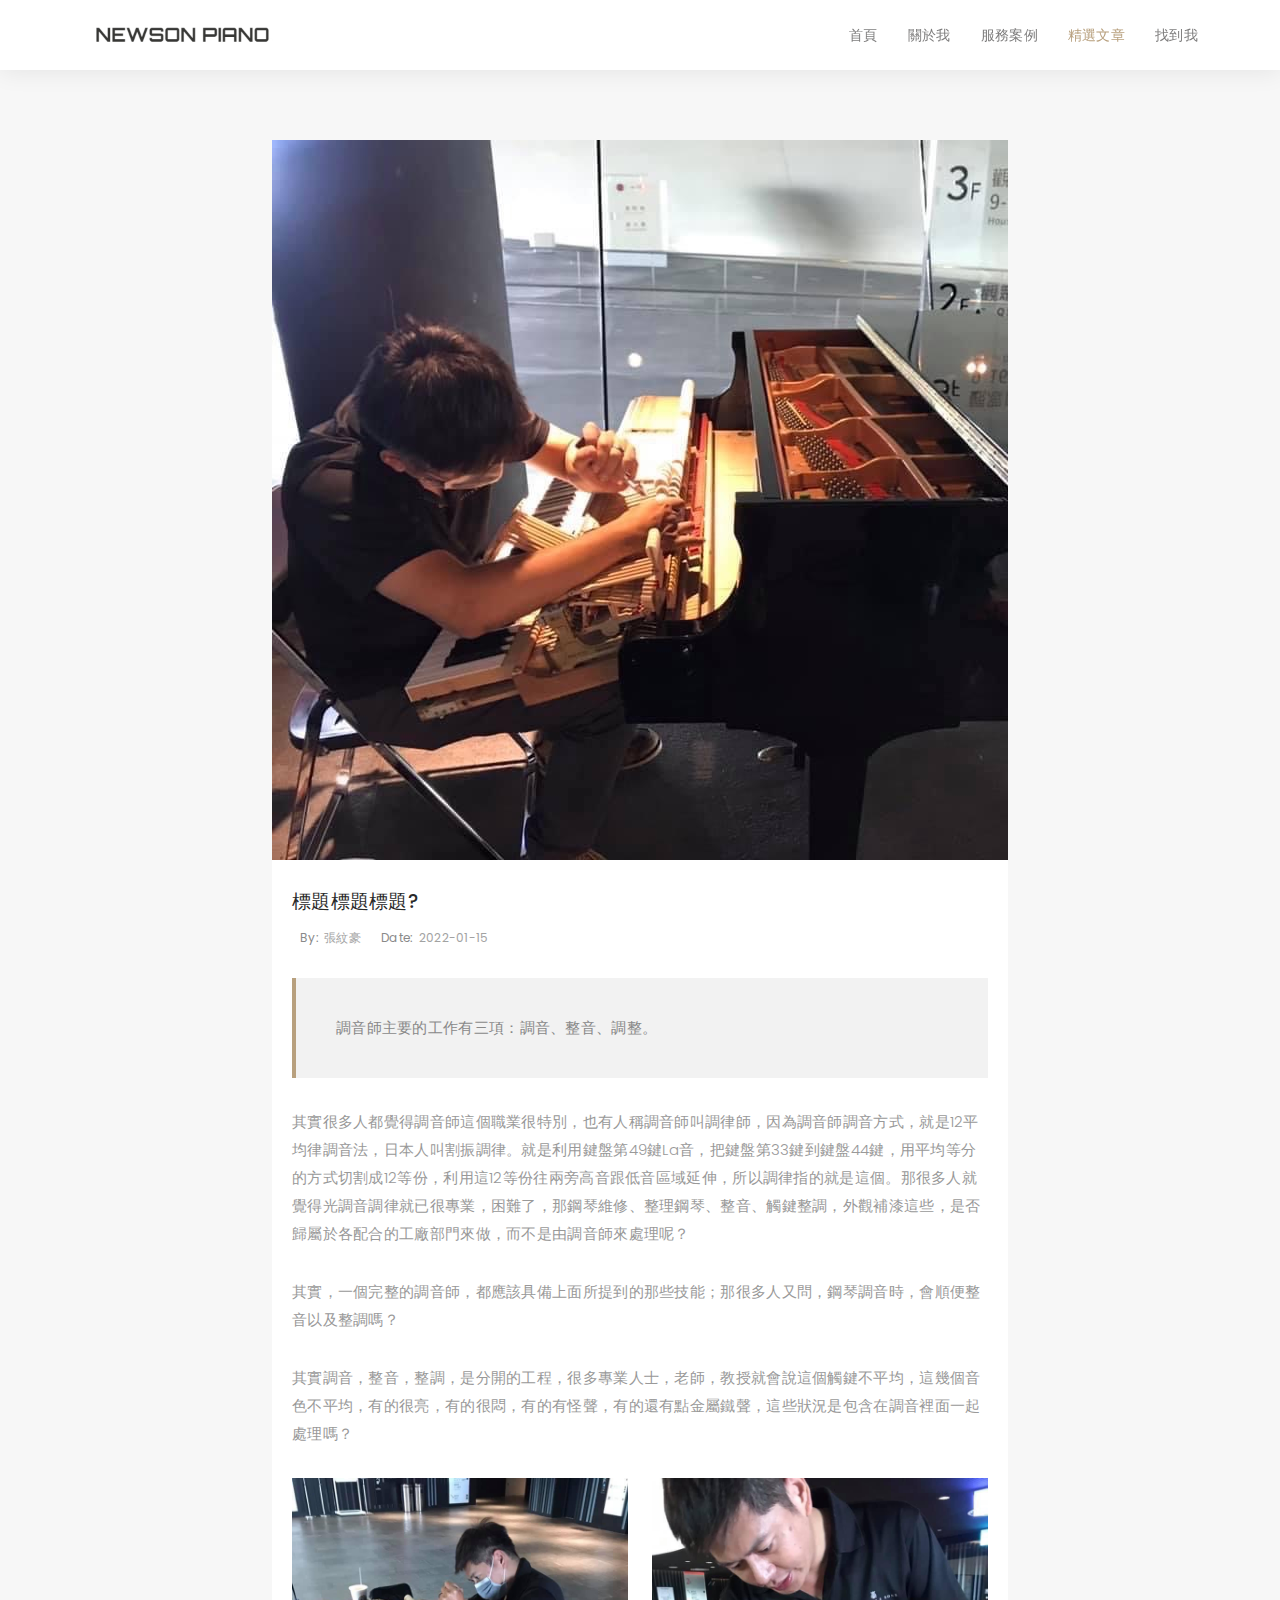
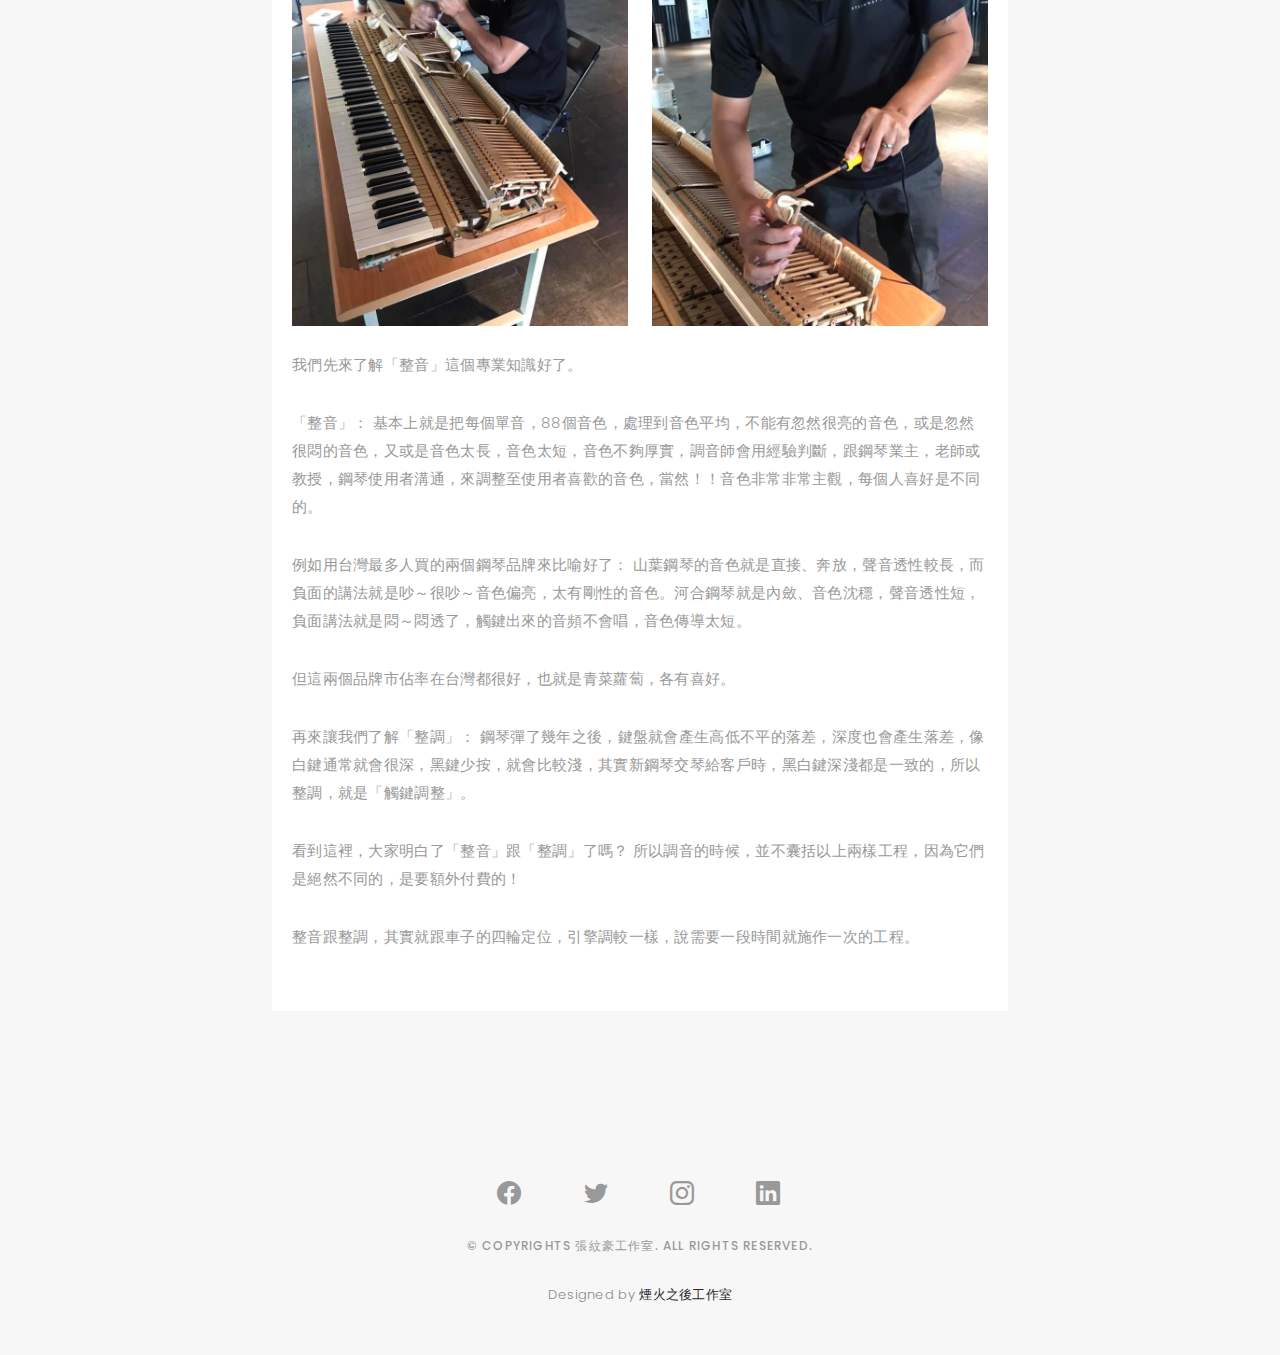
==== blog-single-1.html @ 09e1e2a5 "20220323" ====
<!DOCTYPE html>
<html lang="en">

<head>
  <meta charset="utf-8">
  <meta content="width=device-width, initial-scale=1.0" name="viewport">

  <title>Newson-Piano-Tuner - Blog</title>
  <meta content="" name="description">
  <meta content="" name="keywords">

  <!-- Favicons -->
  <link href="assets/img/favicon.png" rel="icon">
  <link href="assets/img/apple-touch-icon.png" rel="apple-touch-icon">

  <!-- Google Fonts -->
  <link href="https://fonts.googleapis.com/css?family=Poppins:300,300i,400,400i,500,500i,600,600i,700,700i|Playfair+Display:400,400i,500,500i,600,600i,700,700i,900,900i" rel="stylesheet">

  <!-- Vendor CSS Files -->
  <link href="assets/vendor/bootstrap/css/bootstrap.min.css" rel="stylesheet">
  <link href="assets/vendor/bootstrap-icons/bootstrap-icons.css" rel="stylesheet">
  <link href="assets/vendor/boxicons/css/boxicons.min.css" rel="stylesheet">
  <link href="assets/vendor/glightbox/css/glightbox.min.css" rel="stylesheet">
  <link href="assets/vendor/swiper/swiper-bundle.min.css" rel="stylesheet">

  <!-- Template Main CSS File -->
  <link href="assets/css/style.css" rel="stylesheet">

  <!-- =======================================================
  * Template Name: Folio - v4.3.0
  * Template URL: https://bootstrapmade.com/folio-bootstrap-portfolio-template/
  * Author: BootstrapMade.com
  * License: https://bootstrapmade.com/license/
  ======================================================== -->
</head>

<body>

  <!-- ======= Header ======= -->
  <header id="header" class="fixed-top header-inner-pages">
    <div class="container d-flex align-items-center justify-content-between">

      <a href="index.html" class="logo"><img src="assets/img/logo.jpg" alt="" class="img-fluid"></a>
      <!-- Uncomment below if you prefer to use an text logo -->
      <!-- <h1 class="logo"><a href="index.html">Folio</a></h1> -->

      <nav id="navbar" class="navbar">
        <ul>
          <li><a class="nav-link scrollto " href="index.html">首頁</a></li>
          <li><a class="nav-link scrollto" href="index.html#about">關於我</a></li>
          <li><a class="nav-link  scrollto" href="index.html#portfolio">服務案例</a></li>
          <li><a class="nav-link active  scrollto" href="index.html#journal">精選文章</a></li>
          <!-- <li class="dropdown"><a href="#"><span>Drop Down</span> <i class="bi bi-chevron-down"></i></a>
            <ul>
              <li><a href="#">Drop Down 1</a></li>
              <li class="dropdown"><a href="#"><span>Deep Drop Down</span> <i class="bi bi-chevron-right"></i></a>
                <ul>
                  <li><a href="#">Deep Drop Down 1</a></li>
                  <li><a href="#">Deep Drop Down 2</a></li>
                  <li><a href="#">Deep Drop Down 3</a></li>
                  <li><a href="#">Deep Drop Down 4</a></li>
                  <li><a href="#">Deep Drop Down 5</a></li>
                </ul>
              </li>
              <li><a href="#">Drop Down 2</a></li>
              <li><a href="#">Drop Down 3</a></li>
              <li><a href="#">Drop Down 4</a></li>
            </ul>
          </li> -->
          <li><a class="nav-link scrollto" href="index.html#contact">找到我</a></li>
        </ul>
        <i class="bi bi-list mobile-nav-toggle"></i>
      </nav><!-- .navbar -->

    </div>
  </header><!-- End Header -->

  <main id="main">

    <!-- ======= Blog Single ======= -->
    <div class="main-content paddsection">
      <div class="container">
        <div class="row justify-content-center">
          <div class="col-md-8 col-md-offset-2">
            <div class="row">
              <div class="container-main single-main">
                <div class="col-md-12">
                  <div class="block-main mb-30">
                    <img src="assets/img/blog/blog_1/01.jpg" class="img-responsive" alt="reviews1">
                    <div class="content-main single-post padDiv">
                      <div class="journal-txt">
                        <h4><a href="#">標題標題標題?</a></h4>
                      </div>
                      <div class="post-meta">
                        <ul class="list-unstyled mb-0">
                          <li class="author">by:<a href="#">張紋豪</a></li>
                          <li class="date">date:<a href="#">2022-01-15</a></li>
                          <!-- <li class="commont"><i class="ion-ios-heart-outline"></i><a href="#">3 Comments</a></li> -->
                        </ul>
                      </div>
                      <blockquote>調音師主要的工作有三項：調音、整音、調整。</blockquote>
                      <p class="mb-30">
                        其實很多人都覺得調音師這個職業很特別，也有人稱調音師叫調律師，因為調音師調音方式，就是12平均律調音法，日本人叫割振調律。就是利用鍵盤第49鍵La音，把鍵盤第33鍵到鍵盤44鍵，用平均等分的方式切割成12等份，利用這12等份往兩旁高音跟低音區域延伸，所以調律指的就是這個。那很多人就覺得光調音調律就已很專業，困難了，那鋼琴維修、整理鋼琴、整音、觸鍵整調，外觀補漆這些，是否歸屬於各配合的工廠部門來做，而不是由調音師來處理呢？
                      </p>
                      <p class="mb-30">
                        其實，一個完整的調音師，都應該具備上面所提到的那些技能；那很多人又問，鋼琴調音時，會順便整音以及整調嗎？ 
                      </p>
                      <p class="mb-30">
                        其實調音，整音，整調，是分開的工程，很多專業人士，老師，教授就會說這個觸鍵不平均，這幾個音色不平均，有的很亮，有的很悶，有的有怪聲，有的還有點金屬鐵聲，這些狀況是包含在調音裡面一起處理嗎？
                      </p>
                      <div class="row" class="col-md-12">
                        <img class="col-md-6" src="assets/img/blog/blog_1/02.jpg" class="img-responsive" alt="reviews2">
                        <img class="col-md-6" src="assets/img/blog/blog_1/03.jpg" class="img-responsive" alt="reviews3">
                      </div>
                      <p class="mb-30">
                        我們先來了解「整音」這個專業知識好了。
                      </p>
                      <p class="mb-30">
                        「整音」：
基本上就是把每個單音，88個音色，處理到音色平均，不能有忽然很亮的音色，或是忽然很悶的音色，又或是音色太長，音色太短，音色不夠厚實，調音師會用經驗判斷，跟鋼琴業主，老師或教授，鋼琴使用者溝通，來調整至使用者喜歡的音色，當然！！音色非常非常主觀，每個人喜好是不同的。

                      </p>
                      <p class="mb-30">
                        例如用台灣最多人買的兩個鋼琴品牌來比喻好了：
                        山葉鋼琴的音色就是直接、奔放，聲音透性較長，而負面的講法就是吵～很吵～音色偏亮，太有剛性的音色。河合鋼琴就是內斂、音色沈穩，聲音透性短，負面講法就是悶～悶透了，觸鍵出來的音頻不會唱，音色傳導太短。
                      </p>
                      <p class="mb-30">
                        但這兩個品牌市佔率在台灣都很好，也就是青菜蘿蔔，各有喜好。
                      </p>
                      <p class="mb-30">
                        再來讓我們了解「整調」：
鋼琴彈了幾年之後，鍵盤就會產生高低不平的落差，深度也會產生落差，像白鍵通常就會很深，黑鍵少按，就會比較淺，其實新鋼琴交琴給客戶時，黑白鍵深淺都是一致的，所以整調，就是「觸鍵調整」。

                      </p>
                      <p class="mb-30">
                        看到這裡，大家明白了「整音」跟「整調」了嗎？
所以調音的時候，並不囊括以上兩樣工程，因為它們是絕然不同的，是要額外付費的！

                      </p>
                      <p class="mb-30">
                        整音跟整調，其實就跟車子的四輪定位，引擎調較一樣，說需要一段時間就施作一次的工程。
                      </p>
                      <p class="mb-30">

                      </p>
                      <p class="mb-30">

                      </p>
                      <p class="mb-30">

                      </p>
                      <p class="mb-30">

                      </p>
                      <p class="mb-30">
                        
                      </p>
                      <p class="mb-30">
                        
                      </p>
                      <p class="mb-30">
                        
                      </p>
                      <p class="mb-30">
                        
                      </p>
                    </div>
                  </div>
                </div>
                <!-- <div class="col-md-12">
                  <div class="comments text-left padDiv mb-30">
                    <div class="entry-comments">
                      <h6 class="mb-30">4 comments</h6>
                      <ul class="entry-comments-list list-unstyled">
                        <li>
                          <div class="entry-comments-item">
                            <img src="assets/img/avatar.jpg" class="entry-comments-avatar" alt="">
                            <div class="entry-comments-body">
                              <span class="entry-comments-author">Sommer Christian</span>
                              <span><a href="#">fev 14, 2018 at 12:48 pm</a></span>
                              <p class="mb-10">Lorem ipsum dolor sit amet, consectetur adipiscing elit. Nunc quam justo, ullamcorper tincidunt pellentesque in, condimentum ut enim. Aenean at pharetra diam, quis vulputate urna. </p>
                              <a class="rep" href="#">Reply</a>
                            </div>
                          </div>
                          <ul class="entry-comments-reply list-unstyled">
                            <li>
                              <div class="entry-comments-item">
                                <img src="assets/img/avatar.jpg" class="entry-comments-avatar" alt="">
                                <div class="entry-comments-body">
                                  <span class="entry-comments-author">Sara Smith</span>
                                  <span><a href="#">fev 14, 2018 at 12:51 pm</a></span>
                                  <p class="mb-10">Lorem ipsum dolor sit amet, consectetur adipiscing elit. Nunc quam justo, ullamcorper tincidunt pellentesque in, condimentum ut enim. Aenean at pharetra diam, quis vulputate urna.</p>
                                  <a class="rep" href="#">Reply</a>
                                </div>
                              </div>
                            </li>
                          </ul>
                        </li>
                        <li>
                          <div class="entry-comments-item">
                            <img src="assets/img/avatar.jpg" class="entry-comments-avatar" alt="">
                            <div class="entry-comments-body">
                              <span class="entry-comments-author">Andrew Lupkin</span>
                              <span><a href="#">fev 14, 2018 at 12:55 pm</a></span>
                              <p class="mb-10">Lorem ipsum dolor sit amet, consectetur adipiscing elit. Nunc quam justo, ullamcorper tincidunt pellentesque in, condimentum ut enim. Aenean at pharetra diam, quis vulputate urna. </p>
                              <a class="rep" href="#">Reply</a>
                            </div>
                          </div>
                        </li>
                      </ul>
                    </div>
                  </div>
                </div>
                <div class="col-lg-12">
                  <div class="cmt padDiv">
                    <form id="comment-form" method="post" action="" role="form">
                      <div class="row">
                        <div class="col-lg-6">
                          <div class="form-group">
                            <input id="form_name" type="text" name="name" class="form-control" placeholder="Name *" required="required">
                          </div>
                        </div>
                        <div class="col-lg-6">
                          <div class="form-group">
                            <input id="form_email" type="email" name="email" class="form-control" placeholder="email *" required="required">
                          </div>
                        </div>
                        <div class="col-md-12">
                          <div class="form-group">
                            <input id="form_name" type="text" name="website" class="form-control" placeholder="Website">
                          </div>
                        </div>
                        <div class="col-lg-12">
                          <div class="form-group">
                            <textarea id="form_message" name="message" class="form-control" placeholder="Message *" style="height: 200px;" required="required"></textarea>
                          </div>
                        </div>
                        <div class="col-lg-12">
                          <input type="submit" class="btn btn-defeault btn-send" value="Send message">
                        </div>
                      </div>
                    </form>
                  </div>
                </div> -->
              </div>
            </div>
          </div>
        </div>
      </div>
    </div><!-- End Blog Single -->

  </main><!-- End #main -->

  <!-- ======= Footer ======= -->
  <div id="footer" class="text-center">
    <div class="container">
      <div class="socials-media text-center">

        <ul class="list-unstyled">
          <li><a href="#"><i class="bi bi-facebook"></i></a></li>
          <li><a href="#"><i class="bi bi-twitter"></i></a></li>
          <li><a href="#"><i class="bi bi-instagram"></i></a></li>
          <li><a href="#"><i class="bi bi-linkedin"></i></a></li>
        </ul>

      </div>

      <p>&copy; Copyrights 張紋豪工作室. All rights reserved.</p>

      <div class="credits">
        <!--
        All the links in the footer should remain intact.
        You can delete the links only if you purchased the pro version.
        Licensing information: https://bootstrapmade.com/license/
        Purchase the pro version with working PHP/AJAX contact form: https://bootstrapmade.com/buy/?theme=Folio
      -->
        Designed by <a href="https://bootstrapmade.com/">煙火之後工作室</a>
      </div>

    </div>
  </div><!-- End Footer -->

  <a href="#" class="back-to-top d-flex align-items-center justify-content-center"><i class="bi bi-arrow-up-short"></i></a>

  <!-- Vendor JS Files -->
  <script src="assets/vendor/bootstrap/js/bootstrap.bundle.min.js"></script>
  <script src="assets/vendor/glightbox/js/glightbox.min.js"></script>
  <script src="assets/vendor/isotope-layout/isotope.pkgd.min.js"></script>
  <script src="assets/vendor/php-email-form/validate.js"></script>
  <script src="assets/vendor/swiper/swiper-bundle.min.js"></script>
  <script src="assets/vendor/typed.js/typed.min.js"></script>

  <!-- Template Main JS File -->
  <script src="assets/js/main.js"></script>

</body>

</html>
---- assets/css/style.css ----
/**
* Template Name: Folio - v4.3.0
* Template URL: https://bootstrapmade.com/folio-bootstrap-portfolio-template/
* Author: BootstrapMade.com
* License: https://bootstrapmade.com/license/
*/

/*--------------------------------------------------------------
# General
--------------------------------------------------------------*/
body {
  background: #ffffff;
  color: #898989;
  font-family: 'Poppins', helvetica;
  font-size: 15px;
  font-weight: 300;
  line-height: 20px;
  letter-spacing: 0.02em;
  overflow-x: hidden;
  margin: 0 auto;
  padding: 0;
  box-sizing: border-box;
}

h1, h2, h3, h4, h5, h6 {
  margin: 0;
}

h2 {
  color: #292929;
  font-weight: 600;
}

h4 {
  color: #292929;
  font-size: 14px;
  font-weight: 600;
}

a {
  color: #292929;
  text-decoration: none !important;
  transition: all 0.5s ease-in-out 0s;
}

a:hover {
  transition: all 0.5s ease-in-out 0s;
}

p {
  margin: 25px 0;
  padding: 0;
  font-size: 15px;
  color: #999999;
  line-height: 28px;
}

::-moz-selection {
  background: #b8a07e;
  color: #fff;
}

::selection {
  background: #b8a07e;
  color: #fff;
}

.btn {
  background: #333;
  border: medium none;
  border-radius: 0;
  color: #fff;
  font-size: 12px;
  height: 50px;
  line-height: 50px;
  padding: 0 30px;
  text-transform: uppercase;
}

.btn:hover, .btn:focus {
  color: #fff;
}

.padDiv {
  padding: 30px 20px;
}

.section-title {
  margin-bottom: 70px;
}

.section-title h2 {
  font-size: 25px;
  letter-spacing: 2px;
  text-transform: uppercase;
}

.form-control {
  background-color: transparent;
  border: 1px solid #999;
  border-radius: 0;
  color: #999999;
  font-size: 12px;
  font-weight: 500;
  height: 50px;
  letter-spacing: 0.1em;
  padding-left: 10px;
  margin: 0 0 25px 0;
  line-height: 14px;
  text-transform: uppercase;
}

.form-control:focus {
  box-shadow: none;
  outline: 0 none;
}

.paddsection {
  padding-top: 90px;
  padding-bottom: 90px;
}

.paddsections {
  padding-top: 90px;
  padding-bottom: 90px !important;
}

.hvr-shutter-in-horizontal::before {
  background: #333;
}

.hvr-shutter-in-horizontal:hover {
  background: #b8a07e;
}

.mb-30 {
  margin-bottom: 30px;
}

.main-content {
  padding-top: 140px;
}

/*--------------------------------------------------------------
# Back to top button
--------------------------------------------------------------*/
.back-to-top {
  position: fixed;
  visibility: hidden;
  opacity: 0;
  right: 15px;
  bottom: 15px;
  z-index: 996;
  background: #b8a07e;
  width: 40px;
  height: 40px;
  border-radius: 4px;
  transition: all 0.4s;
}

.back-to-top i {
  font-size: 28px;
  color: #fff;
  line-height: 0;
}

.back-to-top:hover {
  background: #c6b398;
  color: #fff;
}

.back-to-top.active {
  visibility: visible;
  opacity: 1;
}

/*--------------------------------------------------------------
# Header
--------------------------------------------------------------*/
#header {
  transition: all 0.5s;
  z-index: 997;
  padding: 15px 0;
  background-color: #fff;
  top: -100%;
  box-shadow: 0px 2px 25px rgba(0, 0, 0, 0.08);
}

#header.header-scrolled, #header.header-inner-pages {
  top: 0;
}

#header .logo {
  font-size: 30px;
  margin: 0;
  padding: 0;
  line-height: 1;
  font-weight: 600;
  letter-spacing: 1px;
  font-family: "Playfair Display", sans-serif;
  font-style: italic;
}

#header .logo a {
  color: #898989;
}

#header .logo img {
  max-height: 40px;
}

@media (max-width: 992px) {
  #header {
    border: 0;
  }
}

/*--------------------------------------------------------------
# Navigation Menu
--------------------------------------------------------------*/
/**
* Desktop Navigation 
*/
.navbar {
  padding: 0;
}

.navbar ul {
  margin: 0;
  padding: 0;
  display: flex;
  list-style: none;
  align-items: center;
}

.navbar li {
  position: relative;
}

.navbar a, .navbar a:focus {
  display: flex;
  align-items: center;
  justify-content: space-between;
  padding: 10px 0 10px 30px;
  font-family: "Poppins", sans-serif;
  font-size: 14px;
  font-weight: 500;
  color: #7e7d7d;
  white-space: nowrap;
  transition: 0.3s;
}

.navbar a i, .navbar a:focus i {
  font-size: 12px;
  line-height: 0;
  margin-left: 5px;
}

.navbar a:hover, .navbar .active, .navbar .active:focus, .navbar li:hover > a {
  color: #b8a07e;
}

.navbar .dropdown ul {
  display: block;
  position: absolute;
  left: 30px;
  top: calc(100% + 30px);
  margin: 0;
  padding: 10px 0;
  z-index: 99;
  opacity: 0;
  visibility: hidden;
  background: #fff;
  box-shadow: 0px 0px 30px rgba(127, 137, 161, 0.25);
  transition: 0.3s;
}

.navbar .dropdown ul li {
  min-width: 200px;
}

.navbar .dropdown ul a {
  padding: 10px 20px;
  font-weight: 400;
}

.navbar .dropdown ul a i {
  font-size: 12px;
}

.navbar .dropdown ul a:hover, .navbar .dropdown ul .active:hover, .navbar .dropdown ul li:hover > a {
  color: #b8a07e;
}

.navbar .dropdown:hover > ul {
  opacity: 1;
  top: 100%;
  visibility: visible;
}

.navbar .dropdown .dropdown ul {
  top: 0;
  left: calc(100% - 30px);
  visibility: hidden;
}

.navbar .dropdown .dropdown:hover > ul {
  opacity: 1;
  top: 0;
  left: 100%;
  visibility: visible;
}

@media (max-width: 1366px) {
  .navbar .dropdown .dropdown ul {
    left: -90%;
  }
  .navbar .dropdown .dropdown:hover > ul {
    left: -100%;
  }
}

/**
* Mobile Navigation 
*/
.mobile-nav-toggle {
  color: #4b4a4a;
  font-size: 28px;
  cursor: pointer;
  display: none;
  line-height: 0;
  transition: 0.5s;
}

.mobile-nav-toggle.bi-x {
  color: #fff;
}

@media (max-width: 991px) {
  .mobile-nav-toggle {
    display: block;
  }
  .navbar ul {
    display: none;
  }
}

.navbar-mobile {
  position: fixed;
  overflow: hidden;
  top: 0;
  right: 0;
  left: 0;
  bottom: 0;
  background: rgba(49, 49, 49, 0.9);
  transition: 0.3s;
}

.navbar-mobile .mobile-nav-toggle {
  position: absolute;
  top: 15px;
  right: 15px;
}

.navbar-mobile ul {
  display: block;
  position: absolute;
  top: 55px;
  right: 15px;
  bottom: 15px;
  left: 15px;
  padding: 10px 0;
  border-radius: 10px;
  background-color: #fff;
  overflow-y: auto;
  transition: 0.3s;
}

.navbar-mobile a {
  padding: 10px 20px;
  font-size: 15px;
  color: #4b4a4a;
}

.navbar-mobile a:hover, .navbar-mobile .active, .navbar-mobile li:hover > a {
  color: #b8a07e;
}

.navbar-mobile .getstarted {
  margin: 15px;
}

.navbar-mobile .dropdown ul {
  position: static;
  display: none;
  margin: 10px 20px;
  padding: 10px 0;
  z-index: 99;
  opacity: 1;
  visibility: visible;
  background: #fff;
  box-shadow: 0px 0px 30px rgba(127, 137, 161, 0.25);
}

.navbar-mobile .dropdown ul li {
  min-width: 200px;
}

.navbar-mobile .dropdown ul a {
  padding: 10px 20px;
}

.navbar-mobile .dropdown ul a i {
  font-size: 12px;
}

.navbar-mobile .dropdown ul a:hover, .navbar-mobile .dropdown ul .active:hover, .navbar-mobile .dropdown ul li:hover > a {
  color: #b8a07e;
}

.navbar-mobile .dropdown > .dropdown-active {
  display: block;
}

/*--------------------------------------------------------------
# Hero
--------------------------------------------------------------*/
#hero {
  background: url("../img/home-bg.jpg") repeat scroll center center/cover;
  height: 100vh;
  width: 100%;
}

#hero .hero-content {
  height: 100vh;
  text-align: left;
  width: 100%;
  display: flex;
  justify-content: center;
  flex-direction: column;
}

.hero-content h1 {
  font-size: 40px;
  font-weight: 700;
  margin-bottom: 10px;
  text-transform: uppercase;
  color: #fff;
}

.hero-content p {
  font-size: 13px;
  letter-spacing: 3px;
  margin-top: 0;
  margin-bottom: 30px;
  text-transform: capitalize;
  color: #fff;
  font-weight: 500;
}

.hero-content .list-social li {
  float: left;
  margin-right: 20px;
}

.hero-content .list-social li i {
  color: #fff;
  font-size: 15px;
}

/*--------------------------------------------------------------
# Breadcrumbs
--------------------------------------------------------------*/
.breadcrumbs {
  padding: 120px 0 0 0;
  background-color: white;
  min-height: 40px;
}

@media (max-width: 992px) {
  .breadcrumbs {
    padding-top: 100px;
  }
}

.breadcrumbs h2 {
  font-size: 24px;
  font-weight: 300;
  margin: 0;
}

@media (max-width: 992px) {
  .breadcrumbs h2 {
    margin: 0 0 10px 0;
  }
}

.breadcrumbs ol {
  display: flex;
  flex-wrap: wrap;
  list-style: none;
  padding: 0;
  margin: 0;
  font-size: 14px;
}

.breadcrumbs ol li + li {
  padding-left: 10px;
}

.breadcrumbs ol li + li::before {
  display: inline-block;
  padding-right: 10px;
  color: #6c757d;
  content: "/";
}

@media (max-width: 768px) {
  .breadcrumbs .d-flex {
    display: block !important;
  }
  .breadcrumbs ol {
    display: block;
  }
  .breadcrumbs ol li {
    display: inline-block;
  }
}

/*-----------------------------------------------------------------------------------*/
/*  About
/*-----------------------------------------------------------------------------------*/
#about {
  width: 100%;
  height: auto;
  background: #f7f7f7;
  padding-top: 120px;
}

#about .div-img-bg {
  padding-bottom: 30px;
  border: 20px solid #b8a07e;
}

#about .div-img-bg .about-img img {
  width: 100%;
  box-shadow: 0px 0px 85px 0px rgba(0, 0, 0, 0.14);
  margin-top: -60px;
  margin-left: 40px;
  height: 400px;
  -o-object-fit: cover;
  object-fit: cover;
}

#about .about-descr .p-heading {
  font-family: 'Playfair Display', serif;
  font-size: 28px;
  text-align: left;
}

#about .about-descr .separator {
  max-width: 80%;
  margin-bottom: 0;
  text-align: left;
}

/*--------------------------------------------------------------
# Services
--------------------------------------------------------------*/
#services {
  background: #f7f7f7;
  position: relative;
  padding-bottom: 80px;
}

.services-block span {
  margin: 10px 0;
  position: relative;
  font-size: 13px;
  color: #292929;
  letter-spacing: 0.1em;
  font-weight: 500;
  text-transform: uppercase;
  display: block;
}

.services-block .separator {
  margin: 0;
  font-size: 13px;
  line-height: 22px;
}

.services-block i {
  font-size: 44px;
  color: #b8a07e;
  line-height: 44px;
}

.services-slider .swiper-pagination {
  margin-top: 30px;
  position: relative;
}

.services-slider .swiper-pagination .swiper-pagination-bullet {
  width: 12px;
  height: 12px;
  background-color: #fff;
  opacity: 1;
  border: 1px solid #b8a07e;
}

.services-slider .swiper-pagination .swiper-pagination-bullet-active {
  background-color: #b8a07e;
}

/*--------------------------------------------------------------
# Portfolio
--------------------------------------------------------------*/
#portfolio {
  position: relative;
  padding-bottom: 50px;
}

#portfolio #portfolio-flters {
  padding: 0;
  margin: 0 auto 35px auto;
  list-style: none;
  text-align: center;
  border-radius: 50px;
  padding: 2px 15px;
}

#portfolio #portfolio-flters li {
  cursor: pointer;
  display: inline-block;
  padding: 10px 15px 8px 15px;
  font-size: 14px;
  font-weight: 600;
  line-height: 1;
  text-transform: uppercase;
  color: #999999;
  margin-bottom: 5px;
  transition: all 0.3s ease-in-out;
}

#portfolio #portfolio-flters li:hover, #portfolio #portfolio-flters li.filter-active {
  color: #b8a07e;
}

#portfolio #portfolio-flters li:last-child {
  margin-right: 0;
}

#portfolio .portfolio-item {
  margin-bottom: 30px;
}

#portfolio .portfolio-item .portfolio-info {
  opacity: 0;
  position: absolute;
  left: 30px;
  right: 30px;
  bottom: 0;
  z-index: 3;
  transition: all ease-in-out 0.3s;
  background: rgba(255, 255, 255, 0.9);
  padding: 15px;
}

#portfolio .portfolio-item .portfolio-info h4 {
  font-size: 18px;
  color: #666;
  font-weight: 600;
  margin-bottom: 10px;
}

#portfolio .portfolio-item .portfolio-info p {
  color: #999;
  font-size: 14px;
  margin: 0;
  padding: 0;
}

#portfolio .portfolio-item .portfolio-info .preview-link, #portfolio .portfolio-item .portfolio-info .details-link {
  position: absolute;
  right: 40px;
  font-size: 24px;
  top: calc(50% - 18px);
  color: #b8a07e;
}

#portfolio .portfolio-item .portfolio-info .preview-link:hover, #portfolio .portfolio-item .portfolio-info .details-link:hover {
  color: #cab89f;
}

#portfolio .portfolio-item .portfolio-info .details-link {
  right: 10px;
}

#portfolio .portfolio-item:hover .portfolio-info {
  opacity: 1;
  bottom: 20px;
}

/*--------------------------------------------------------------
# Portfolio Details
--------------------------------------------------------------*/
.portfolio-details {
  padding-top: 40px;
}

.portfolio-details .portfolio-details-slider img {
  width: 100%;
}

.portfolio-details .portfolio-details-slider .swiper-pagination {
  margin-top: 20px;
  position: relative;
}

.portfolio-details .portfolio-details-slider .swiper-pagination .swiper-pagination-bullet {
  width: 12px;
  height: 12px;
  background-color: #fff;
  opacity: 1;
  border: 1px solid #b8a07e;
}

.portfolio-details .portfolio-details-slider .swiper-pagination .swiper-pagination-bullet-active {
  background-color: #b8a07e;
}

.portfolio-details .portfolio-info {
  padding: 30px;
  box-shadow: 0px 0 30px rgba(75, 74, 74, 0.08);
}

.portfolio-details .portfolio-info h3 {
  font-size: 22px;
  font-weight: 700;
  margin-bottom: 20px;
  padding-bottom: 20px;
  border-bottom: 1px solid #eee;
}

.portfolio-details .portfolio-info ul {
  list-style: none;
  padding: 0;
  font-size: 15px;
}

.portfolio-details .portfolio-info ul li + li {
  margin-top: 10px;
}

.portfolio-details .portfolio-description {
  padding-top: 30px;
}

.portfolio-details .portfolio-description h2 {
  font-size: 26px;
  font-weight: 700;
  margin-bottom: 20px;
}

.portfolio-details .portfolio-description p {
  padding: 0;
}

/*--------------------------------------------------------------
# Journal
--------------------------------------------------------------*/
#journal, #journal-blog {
  height: auto;
  width: 100%;
  background: #f7f7f7;
  padding-bottom: 60px;
  position: relative;
}

#journal-blog {
  background: #fff;
  padding-bottom: 30px;
}

#journal .journal-block {
  display: inline-block;
  height: auto;
  width: 100%;
}

#journal .journal-block .journal-info {
  position: relative;
}

.journal-block .journal-info img {
  max-width: 100%;
}

.journal-block .journal-info .journal-txt {
  padding: 25px 0px;
  position: relative;
}

.journal-block .journal-info .journal-txt h4 a {
  display: block;
  font-size: 19px;
  line-height: 24px;
  margin: 0 0 13px 0;
  font-weight: 500;
  color: #292929;
  transition: all 0.5s ease-in-out 0s;
}

.journal-block .journal-info .journal-txt h4 a:hover {
  color: #b8a07e;
  transition: all 0.5s ease-in-out 0s;
}

.journal-block .journal-info .journal-txt p {
  margin: 0;
  font-size: 14px;
  line-height: 24px;
}

/*--------------------------------------------------------------
# Journal
--------------------------------------------------------------*/
#contact {
  height: auto;
  width: 100%;
}

.contact-details {
  list-style: none;
  margin: 0;
  padding: 0;
}

.contact-details li {
  padding-bottom: 10px;
}

#contact input, #contact textarea {
  width: 100%;
  margin-bottom: 5px;
}

#contact textarea {
  min-height: 160px;
}

.php-email-form .error-message {
  display: none;
  color: #fff;
  background: #ed3c0d;
  text-align: left;
  padding: 15px;
  margin-bottom: 15px;
  font-weight: 600;
}

.php-email-form .error-message br + br {
  margin-top: 25px;
}

.php-email-form .sent-message {
  display: none;
  color: #fff;
  background: #18d26e;
  text-align: center;
  padding: 15px;
  font-weight: 600;
  margin-bottom: 15px;
}

.php-email-form .loading {
  display: none;
  background: #fff;
  text-align: center;
  padding: 15px;
  margin-bottom: 15px;
}

.php-email-form .loading:before {
  content: "";
  display: inline-block;
  border-radius: 50%;
  width: 24px;
  height: 24px;
  margin: 0 10px -6px 0;
  border: 3px solid #18d26e;
  border-top-color: #eee;
  -webkit-animation: animate-loading 1s linear infinite;
  animation: animate-loading 1s linear infinite;
}

@-webkit-keyframes animate-loading {
  0% {
    transform: rotate(0deg);
  }
  100% {
    transform: rotate(360deg);
  }
}

@keyframes animate-loading {
  0% {
    transform: rotate(0deg);
  }
  100% {
    transform: rotate(360deg);
  }
}

/*--------------------------------------------------------------
# Blog
--------------------------------------------------------------*/
/*  Navbar fixd page */
.subpage-nav {
  display: block !important;
}

/*-----------------------------------------------------------------------------------*/
/*  /* Single page */
/*-----------------------------------------------------------------------------------*/
#journal-blog {
  padding-top: 140px;
}

/* main content */
.main-content {
  background: #f7f7f7;
}

.main-content .container-main {
  display: inline-block;
  width: 100%;
}

.main-content .container-main .block-main {
  margin-bottom: 30px;
  overflow: hidden;
}

.container-main .block-main .content-main {
  background: #fff none repeat scroll 0 0;
  display: inline-block;
  width: 100%;
}

.journal-txt h4 a {
  display: block;
  font-size: 19px;
  line-height: 24px;
  margin: 0 0 13px 0;
  font-weight: 500;
  color: #292929;
  transition: all 0.5s ease-in-out 0s;
}

.journal-txt h4 a:hover {
  color: #b8a07e;
  transition: all 0.5s ease-in-out 0s;
}

.post-meta ul li {
  font-size: 12px;
  font-weight: normal;
  margin-left: 8px;
  margin-right: 8px;
  text-transform: capitalize;
  display: inline-block;
  float: none;
}

.content-main .post-meta a {
  color: #a2a2a2;
  margin-left: 5px;
}

/* Commonts */
.comments {
  background: #fff;
}

.entry-comments h6 {
  margin-right: 10px;
  font-size: 13px;
  letter-spacing: 0.1em;
  font-weight: 500;
}

.entry-comments-item {
  margin-top: 40px;
  padding-bottom: 40px;
  border-bottom: 1px solid #f2f2f2;
}

.entry-comments-avatar {
  position: absolute;
  display: block;
  border-radius: 50%;
  width: 60px;
  height: 60px;
}

.entry-comments-body {
  padding-left: 86px;
}

.entry-comments-author {
  margin-right: 10px;
  font-size: 13px;
  color: #292929;
  letter-spacing: 0.1em;
  font-weight: 500;
}

.rep {
  font-size: 13px;
  color: #292929;
  letter-spacing: 0.1em;
  font-weight: 500;
  text-transform: capitalize;
}

.entry-comments span a {
  font-size: 13px;
  color: #999;
}

.entry-comments-reply {
  padding-left: 10%;
}

/* Commonts form */
.cmt {
  background: #fff;
}

blockquote {
  padding: 40px;
  background-color: #f2f2f2;
  margin: 30px 0;
  border: none;
  border-left: 4px solid #b8a07e;
}

/*--------------------------------------------------------------
# Footer
--------------------------------------------------------------*/
#footer {
  background: #f7f7f7;
  padding-top: 50px;
  padding-bottom: 50px;
}

#footer .socials-media {
  width: 100%;
}

#footer .socials-media ul {
  display: inline-block;
  float: none;
  margin: 0 0 20px 0;
}

#footer .socials-media ul li {
  float: left;
  /* margin-left: 10px;
  margin-right: 10px; */
  margin-left: 30px;
  margin-right: 30px;
}

#footer .socials-media ul li a {
  font-size: 24px;
  color: #999;
  letter-spacing: 0.1em;
  font-weight: 500;
  background: transparent;
  text-transform: uppercase;
  transition: all 0.5s ease-in-out 0s;
}

#footer .socials-media ul li a:hover {
  color: #b8a07e;
  transition: all 0.5s ease-in-out 0s;
}

#footer p {
  font-size: 12px;
  letter-spacing: 0.1em;
  font-weight: 500;
  margin-top: 0;
  text-transform: uppercase;
}

.credits {
  font-size: 13px;
}

@media (min-width: 1200px) {
  #hero .hero-content{
    padding-bottom: 30vh;
  }
}
/** Width between 1200x to 0
 *  ~~~~~~~~~~~~~~~~~~~~~~~~~~~~~~~~~~~~
 */
/** Width between 992px to 1199px
 *  ~~~~~~~~~~~~~~~~~~~~~~~~~~~~~~~~~~~~
 */
/** Width between 768px to 991px
 *  ~~~~~~~~~~~~~~~~~~~~~~~~~~~~~~~~~~~~
 */
@media (min-width: 768px) and (max-width: 991px) {
  /* Navbar */
  nav {
    padding: 10px 15px;
  }
  .nav-menu {
    margin-top: 40px;
    display: none;
    float: none;
    width: 100%;
  }
  .nav-menu li {
    float: none;
    width: 100%;
    text-align: center;
    border-top: 1px solid #f7f7f7;
    line-height: 45px;
    margin-left: 0;
    padding-top: 10px;
    padding-bottom: 10px;
  }
  .responsive {
    float: right;
    padding-top: 15px;
    display: block;
  }
  /* About */
  .head-info .header-content .cmaster h1 {
    font-size: 32px;
  }
  #about .div-img-bg {
    padding: 0;
  }
  #about .div-img-bg .about-img img {
    margin-top: 0%;
    margin-left: calc(0% - 0px);
  }
  #about .about-descr .p-heading {
    font-size: 20px;
  }
  #about .about-descr .separator {
    max-width: 100%;
    margin-bottom: 0;
  }
  /* portfolio */
  #portfolio .portfolio-list .nav li {
    float: none;
    margin: 20px;
    display: inline-block;
  }
  /* journal */
  #journal .journal-block .journal-info {
    margin-bottom: 30px;
  }
  /* Contact */
  .contact-contact {
    margin-bottom: 30px;
  }
  /* Footer */
  #footer .socials-media ul li {
    margin-right: 0;
    margin-left: 0;
    float: none;
    display: inline-block;
  }
}

/** Width between 767px to 0
 *  ~~~~~~~~~~~~~~~~~~~~~~~~~~~~~~~~~~~~
 */
@media (max-width: 767px) {
  /* Navbar */
  nav {
    padding: 20px 15px;
  }
  .nav-menu {
    margin-top: 40px;
    display: none;
    float: none;
    width: 100%;
  }
  .nav-menu li {
    float: none;
    width: 100%;
    text-align: center;
    border-top: 1px solid #f7f7f7;
    line-height: 45px;
    margin-left: 0;
    padding-top: 10px;
    padding-bottom: 10px;
  }
  .responsive {
    float: right;
    padding-top: 15px;
    display: block;
  }
  /* About */
  .head-info .header-content h1 {
    font-size: 32px;
  }
  #about .div-img-bg {
    padding: 0;
  }
  #about .div-img-bg .about-img img {
    margin-top: 0%;
    margin-left: calc(0% - 0px);
  }
  #about .about-descr .p-heading {
    font-size: 20px;
  }
  #about .about-descr .separator {
    max-width: 100%;
    margin-bottom: 0;
  }
  /* portfolio */
  #portfolio .portfolio-list .nav li {
    float: none;
    margin: 20px;
    display: inline-block;
  }
  /* journal */
  #journal .journal-block .journal-info {
    margin-bottom: 30px;
  }
  /* Contact */
  .contact-contact {
    margin-bottom: 30px;
  }
  /* Footer */
  #footer .socials-media ul li {
    margin-right: 0;
    margin-left: 0;
    float: none;
    display: inline-block;
  }
}

/** Width between 600px to 0
 *  ~~~~~~~~~~~~~~~~~~~~~~~~~~~~~~~~~~~~
 */
@media (max-width: 600px) {
  /* Navbar */
  nav {
    padding: 20px 15px;
  }
  .nav-menu {
    margin-top: 40px;
    display: none;
    float: none;
    width: 100%;
  }
  .nav-menu li {
    float: none;
    width: 100%;
    text-align: center;
    border-top: 1px solid #f7f7f7;
    line-height: 45px;
    margin-left: 0;
    padding-top: 10px;
    padding-bottom: 10px;
  }
  .responsive {
    float: right;
    padding-top: 15px;
    display: block;
  }
  /* About */
  .head-info .header-content h1 {
    font-size: 32px;
  }
  #about .div-img-bg {
    padding: 0;
  }
  #about .div-img-bg .about-img img {
    margin-top: 0%;
    margin-left: calc(0% - 0px);
  }
  #about .about-descr .p-heading {
    font-size: 20px;
  }
  #about .about-descr .separator {
    max-width: 100%;
    margin-bottom: 0;
  }
  /* portfolio */
  #portfolio .portfolio-list .nav li {
    float: none;
    margin: 10px;
    display: inline-block;
  }
  /* journal */
  #journal .journal-block .journal-info {
    margin-bottom: 30px;
  }
  /* Contact */
  .contact-contact {
    margin-bottom: 30px;
  }
  /* Footer */
  #footer .socials-media ul li {
    margin-right: 0;
    margin-left: 0;
    float: none;
    display: inline-block;
  }
}

/** Width between 480px to 0
 *  ~~~~~~~~~~~~~~~~~~~~~~~~~~~~~~~~~~~~
 */
@media (max-width: 480px) {
  /* Navbar */
  nav {
    padding: 20px 15px;
  }
  .nav-menu {
    margin-top: 40px;
    display: none;
    float: none;
    width: 100%;
  }
  .nav-menu li {
    float: none;
    width: 100%;
    text-align: center;
    border-top: 1px solid #f7f7f7;
    line-height: 45px;
    margin-left: 0;
    padding-top: 10px;
    padding-bottom: 10px;
  }
  .responsive {
    float: right;
    padding-top: 15px;
    display: block;
  }
  /* About */
  .head-info .header-content h1 {
    font-size: 32px;
  }
  #about .div-img-bg {
    padding: 0;
  }
  #about .div-img-bg .about-img img {
    margin-top: 0%;
    margin-left: calc(0% - 0px);
  }
  #about .about-descr .p-heading {
    font-size: 20px;
  }
  #about .about-descr .separator {
    max-width: 100%;
    margin-bottom: 0;
  }
  /* portfolio */
  #portfolio .portfolio-list .nav li {
    float: none;
    margin: 20px;
  }
  /* journal */
  #journal .journal-block .journal-info {
    margin-bottom: 30px;
  }
  /* Contact */
  .contact-contact {
    margin-bottom: 30px;
  }
  /* Footer */
  #footer .socials-media ul li {
    margin-right: 0;
    margin-left: 0;
    float: none;
    display: inline-block;
  }
}

/** Width between 320px to 0
 *  ~~~~~~~~~~~~~~~~~~~~~~~~~~~~~~~~~~~~
 */
@media (max-width: 320px) {
  /* Navbar */
  nav {
    padding: 20px 15px;
  }
  .nav-menu {
    margin-top: 40px;
    display: none;
    float: none;
    width: 100%;
  }
  .nav-menu li {
    float: none;
    width: 100%;
    text-align: center;
    border-top: 1px solid #f7f7f7;
    line-height: 45px;
    margin-left: 0;
    padding-top: 10px;
    padding-bottom: 10px;
  }
  .responsive {
    float: right;
    padding-top: 15px;
    display: block;
  }
  /* About */
  .head-info .header-content h1 {
    font-size: 32px;
  }
  #about .div-img-bg {
    padding: 0;
  }
  #about .div-img-bg .about-img img {
    margin-top: 0%;
    margin-left: calc(0% - 0px);
  }
  #about .about-descr .p-heading {
    font-size: 20px;
  }
  #about .about-descr .separator {
    max-width: 100%;
    margin-bottom: 0;
  }
  /* portfolio */
  #portfolio .portfolio-list .nav li {
    float: none;
    margin: 20px;
  }
  /* journal */
  #journal .journal-block .journal-info {
    margin-bottom: 30px;
  }
  /* Contact */
  .contact-contact {
    margin-bottom: 30px;
  }
  /* Footer */
  #footer .socials-media ul li {
    margin-right: 0;
    margin-left: 0;
    float: none;
    display: inline-block;
  }
  /* Single page */
  .entry-comments-body span {
    display: inline-block;
    margin-right: 0;
  }
}
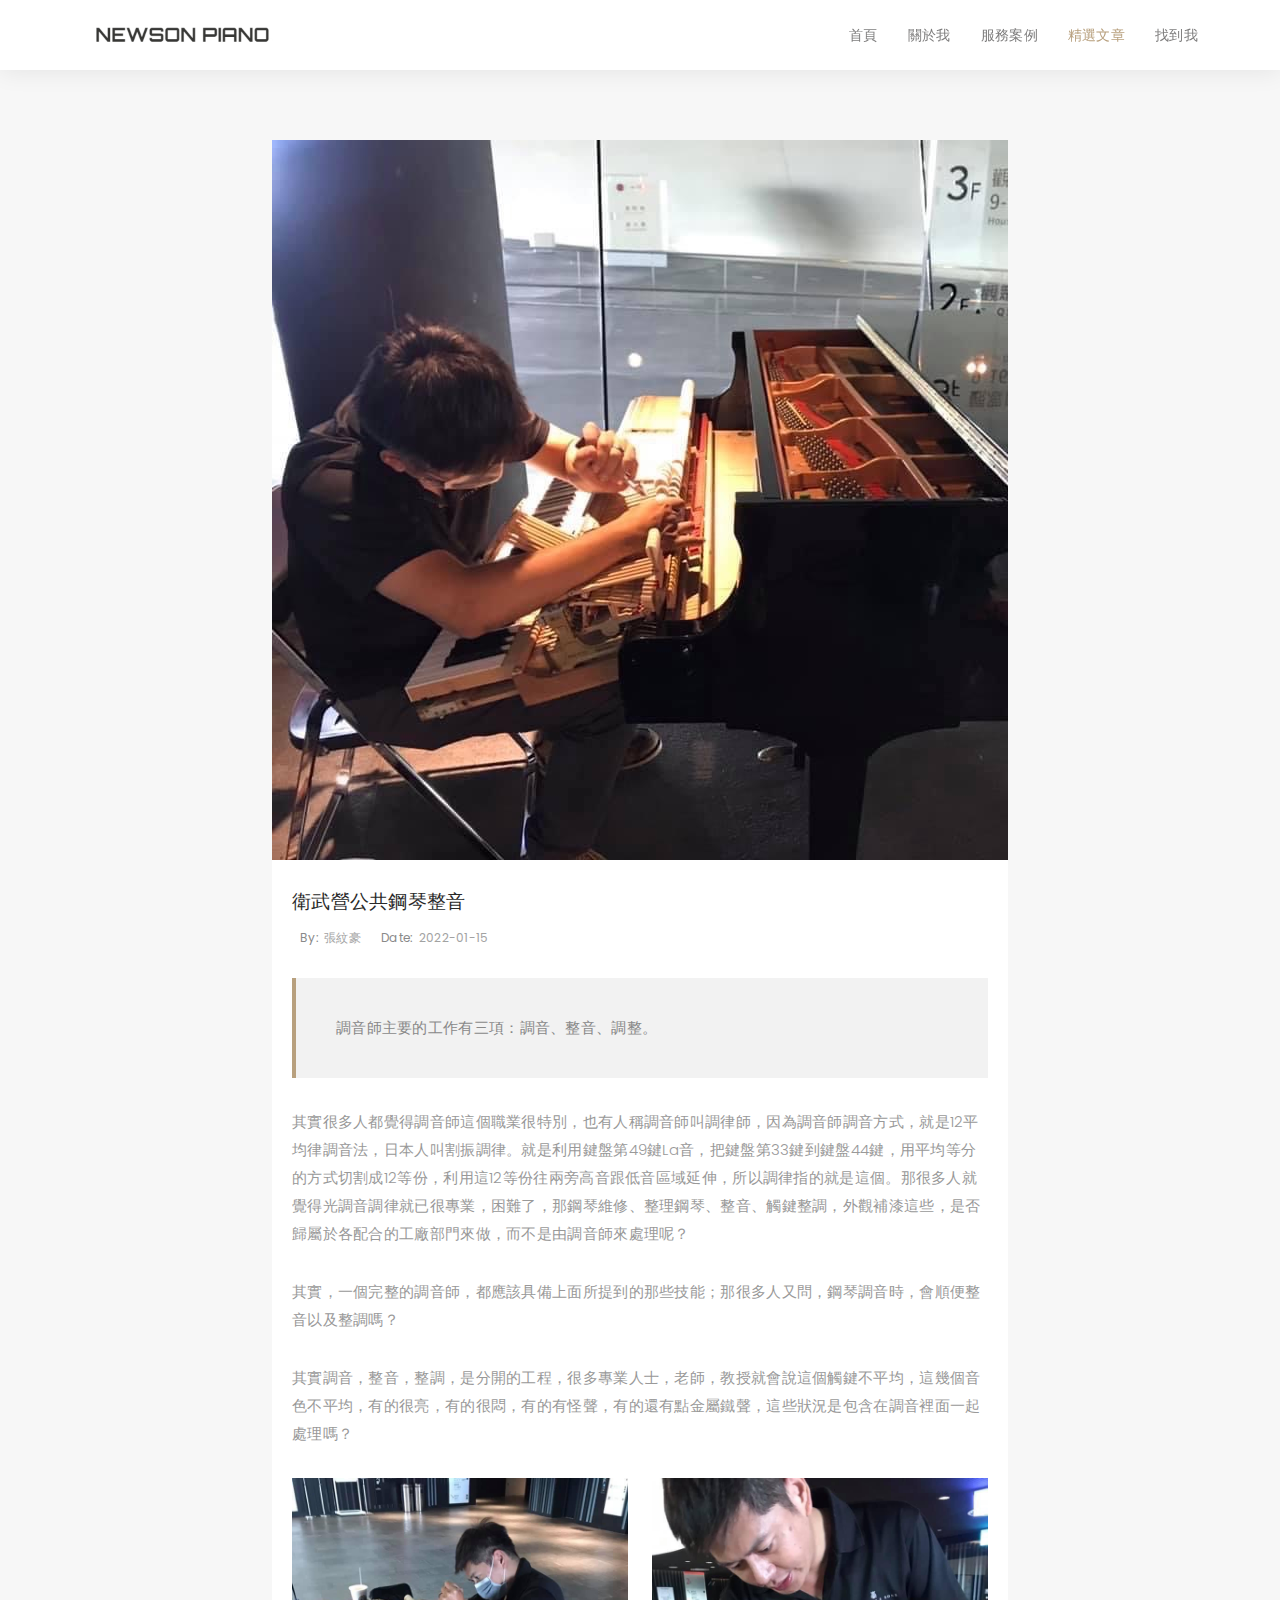
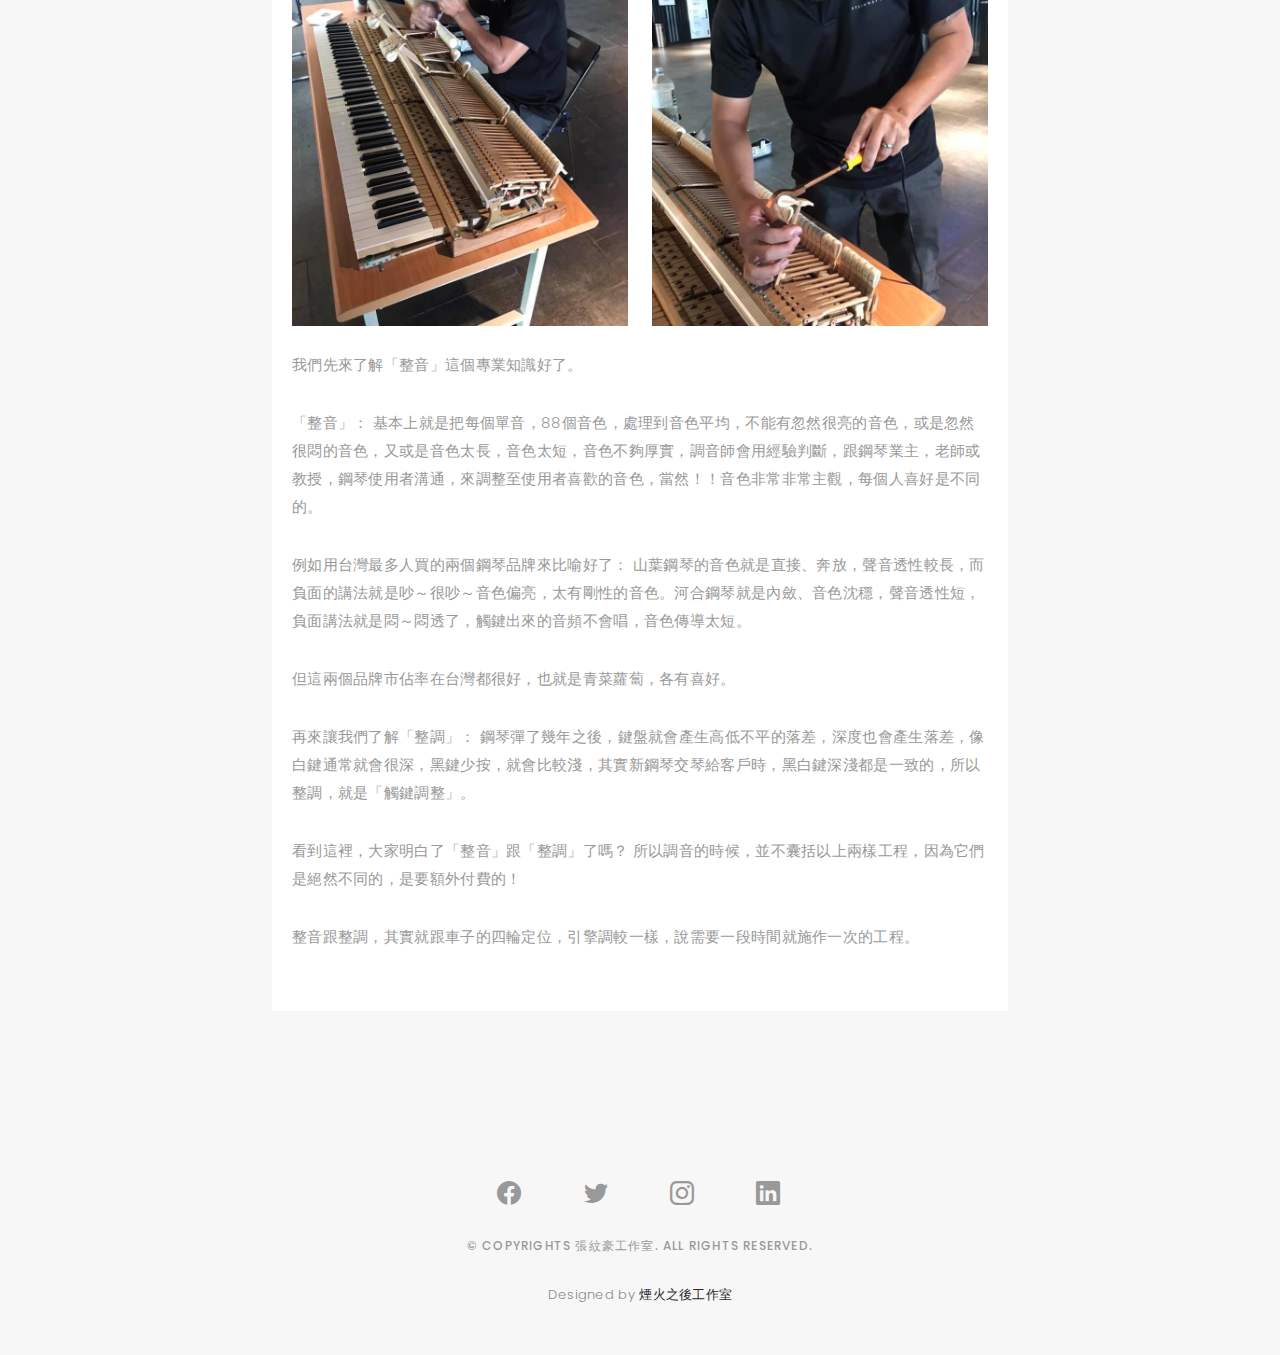
==== commit c36120d9: "20220423 1525" ====
--- a/blog-single-1.html
+++ b/blog-single-1.html
@@ -89,7 +89,7 @@
                     <img src="assets/img/blog/blog_1/01.jpg" class="img-responsive" alt="reviews1">
                     <div class="content-main single-post padDiv">
                       <div class="journal-txt">
-                        <h4><a href="#">標題標題標題?</a></h4>
+                        <h4><a href="#">衛武營公共鋼琴整音</a></h4>
                       </div>
                       <div class="post-meta">
                         <ul class="list-unstyled mb-0">
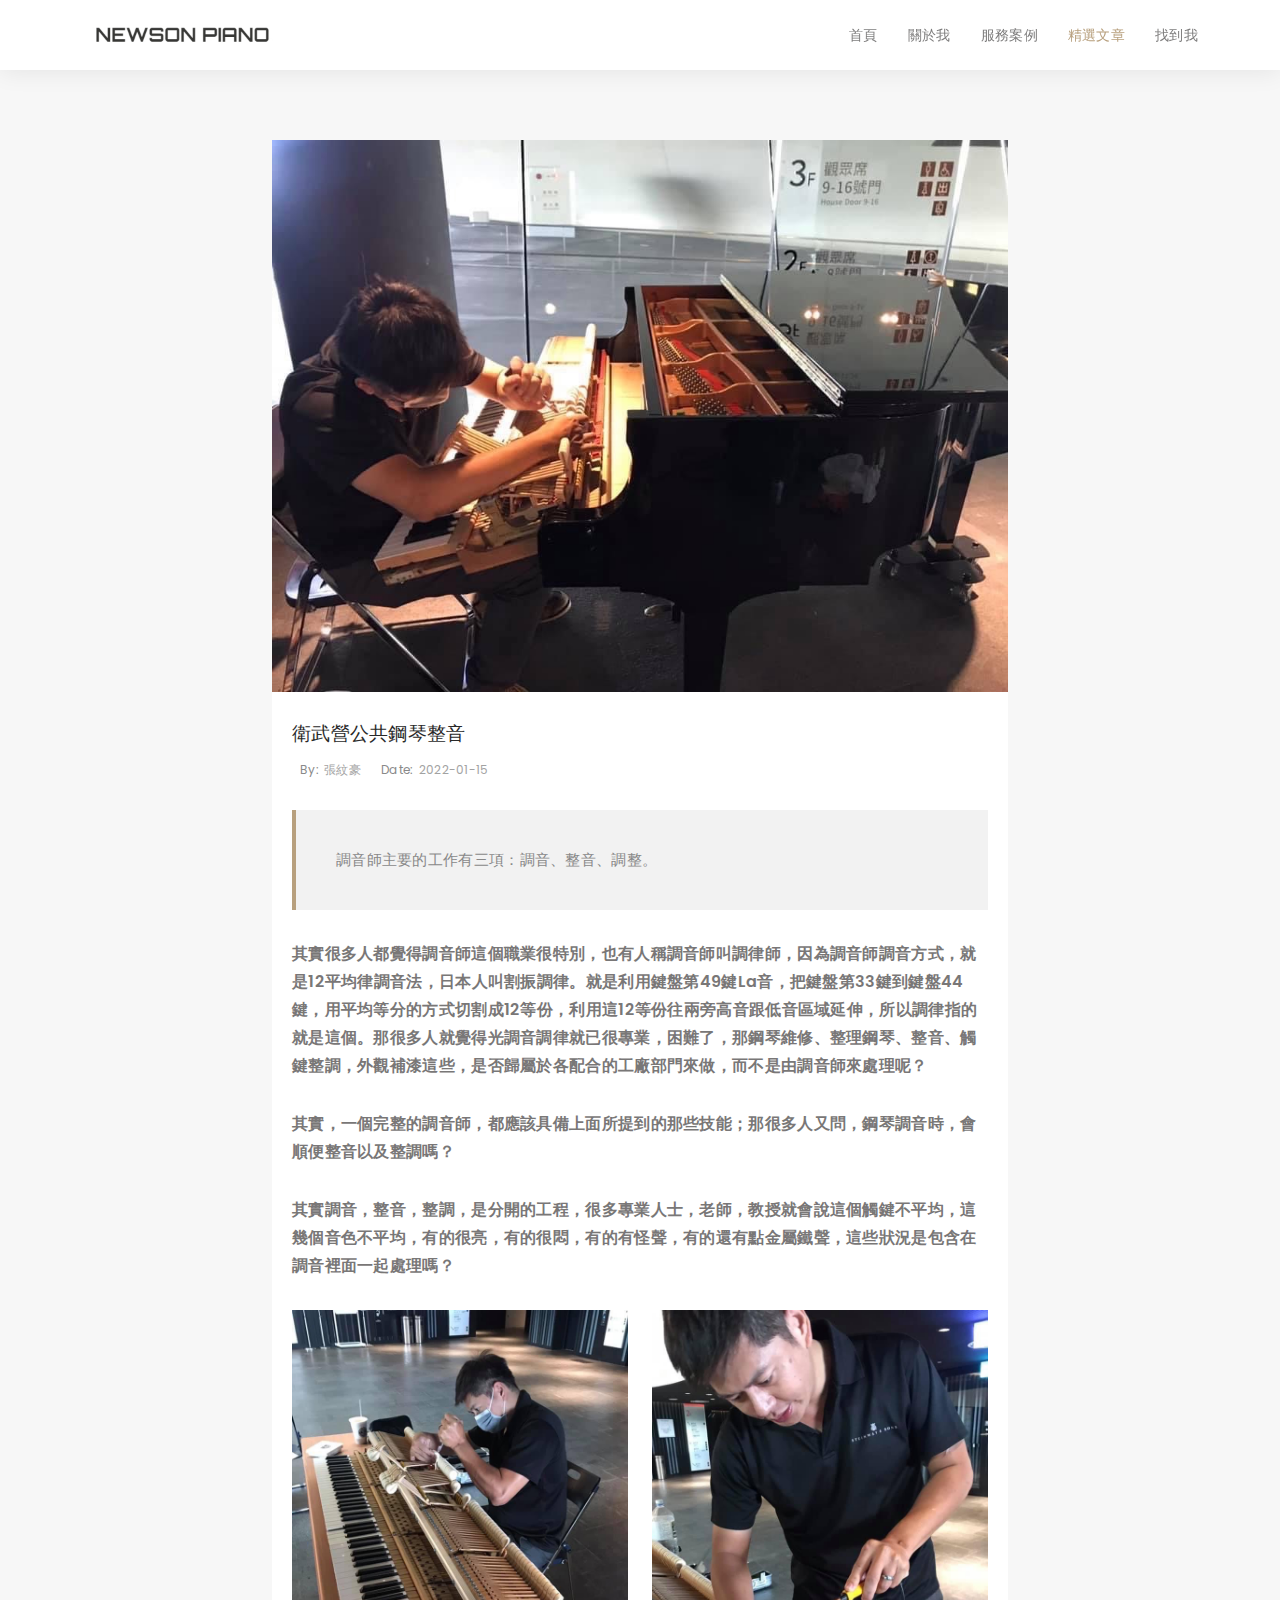
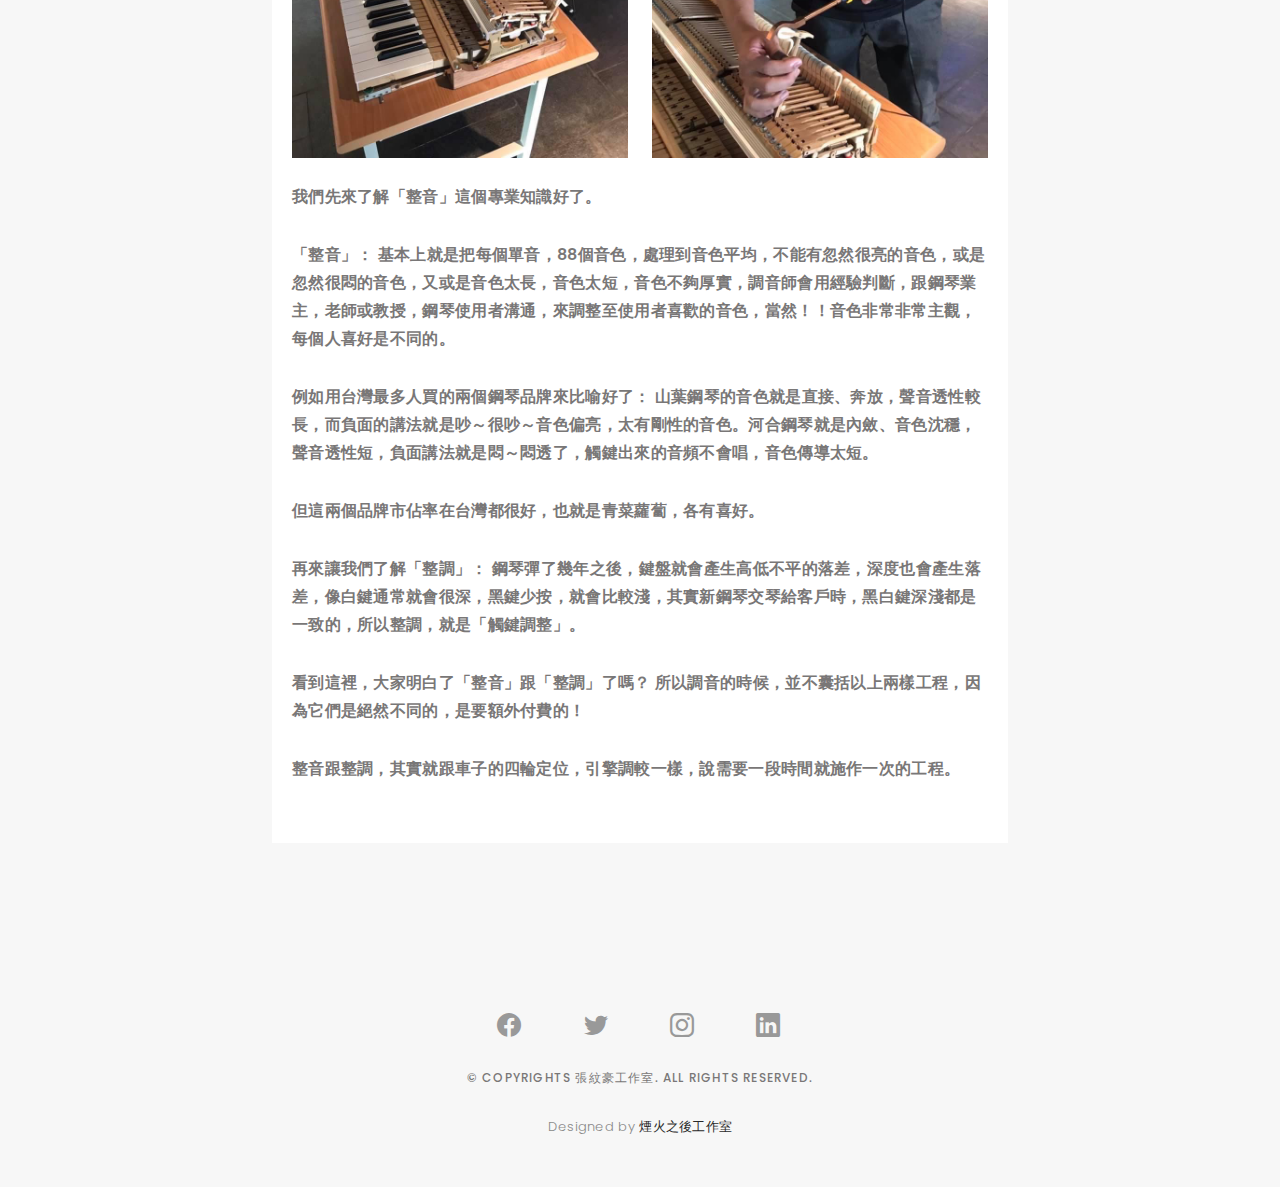
==== commit 9c81ed90: "20220515 2143" ====
--- a/blog-single-1.html
+++ b/blog-single-1.html
@@ -86,7 +86,7 @@
               <div class="container-main single-main">
                 <div class="col-md-12">
                   <div class="block-main mb-30">
-                    <img src="assets/img/blog/blog_1/01.jpg" class="img-responsive" alt="reviews1">
+                    <img src="assets/img/blog/blog_1/01.jpg" class="img-fluid" alt="reviews1">
                     <div class="content-main single-post padDiv">
                       <div class="journal-txt">
                         <h4><a href="#">衛武營公共鋼琴整音</a></h4>
--- a/assets/css/style.css
+++ b/assets/css/style.css
@@ -50,9 +50,17 @@
 p {
   margin: 25px 0;
   padding: 0;
-  font-size: 15px;
-  color: #999999;
+  font-size: 16px;
+  font-weight: 600;
+  color: #797777;
   line-height: 28px;
+}
+
+@media (max-width: 767px){
+  p {
+    font-size: 13px;
+    color: #999999;
+  }
 }
 
 ::-moz-selection {
@@ -449,7 +457,7 @@
 }
 
 .hero-content p {
-  font-size: 13px;
+  font-size: 18px;
   letter-spacing: 3px;
   margin-top: 0;
   margin-bottom: 30px;
@@ -465,8 +473,18 @@
 
 .hero-content .list-social li i {
   color: #fff;
-  font-size: 15px;
-}
+  font-size: 20px;
+}
+
+@media (max-width: 767px){
+  .hero-content h1 {
+    font-size: 25px;
+  }
+  .hero-content p {
+    font-size: 13px;
+  }
+}
+
 
 /*--------------------------------------------------------------
 # Breadcrumbs
@@ -576,7 +594,7 @@
 .services-block span {
   margin: 10px 0;
   position: relative;
-  font-size: 13px;
+  font-size: 20px;
   color: #292929;
   letter-spacing: 0.1em;
   font-weight: 500;
@@ -586,7 +604,7 @@
 
 .services-block .separator {
   margin: 0;
-  font-size: 13px;
+  font-size: 16px;
   line-height: 22px;
 }
 
@@ -611,6 +629,18 @@
 
 .services-slider .swiper-pagination .swiper-pagination-bullet-active {
   background-color: #b8a07e;
+}
+
+@media (max-width: 767px) {
+  .services-block span {
+    font-size: 13px;
+  }
+  .services-block .separator {
+    font-size: 13px;
+  }
+  .services-block i {
+    font-size: 44px;
+  }
 }
 
 /*--------------------------------------------------------------
@@ -634,7 +664,7 @@
   cursor: pointer;
   display: inline-block;
   padding: 10px 15px 8px 15px;
-  font-size: 14px;
+  font-size: 16px;
   font-weight: 600;
   line-height: 1;
   text-transform: uppercase;
@@ -702,6 +732,14 @@
   bottom: 20px;
 }
 
+@media (max-width: 767px){
+  #portfolio #portfolio-flters li {
+    font-size: 14px;
+    font-weight: 600;
+    color: #999999;
+  }
+}
+
 /*--------------------------------------------------------------
 # Portfolio Details
 --------------------------------------------------------------*/
@@ -841,6 +879,10 @@
   padding-bottom: 10px;
 }
 
+.contact-details li span{
+  padding-bottom: 10px;
+}
+
 #contact input, #contact textarea {
   width: 100%;
   margin-bottom: 5px;
@@ -849,6 +891,40 @@
 #contact textarea {
   min-height: 160px;
 }
+
+#contact .socials-media {
+  padding-top: 100px;
+}
+
+#contact .socials-media ul {
+  display: inline-block;
+  float: none;
+}
+
+#contact .socials-media ul li {
+  float: left;
+  /* margin-left: 10px;
+  margin-right: 10px; */
+  margin-left: 30px;
+  margin-right: 30px;
+}
+
+#contact .socials-media ul li a {
+  font-size: 24px;
+  color: #999;
+  letter-spacing: 0.1em;
+  font-weight: 500;
+  background: transparent;
+  text-transform: uppercase;
+  transition: all 0.5s ease-in-out 0s;
+}
+
+#contact .socials-media ul li a:hover {
+  color: #b8a07e;
+  transition: all 0.5s ease-in-out 0s;
+}
+
+
 
 .php-email-form .error-message {
   display: none;
@@ -1158,6 +1234,7 @@
   #about .about-descr .separator {
     max-width: 100%;
     margin-bottom: 0;
+    font-size: 16px;
   }
   /* portfolio */
   #portfolio .portfolio-list .nav li {
@@ -1181,6 +1258,13 @@
     display: inline-block;
   }
 }
+
+@media (max-width: 767px){
+  #about .about-descr .separator {
+    font-size: 13px;
+  }
+}
+
 
 /** Width between 767px to 0
  *  ~~~~~~~~~~~~~~~~~~~~~~~~~~~~~~~~~~~~
@@ -1381,7 +1465,13 @@
   /* Contact */
   .contact-contact {
     margin-bottom: 30px;
-  }
+    padding-left: 25vw;
+  }
+
+  .contact-contact .contact-details{
+    padding-left: 5vw;
+  }
+
   /* Footer */
   #footer .socials-media ul li {
     margin-right: 0;
